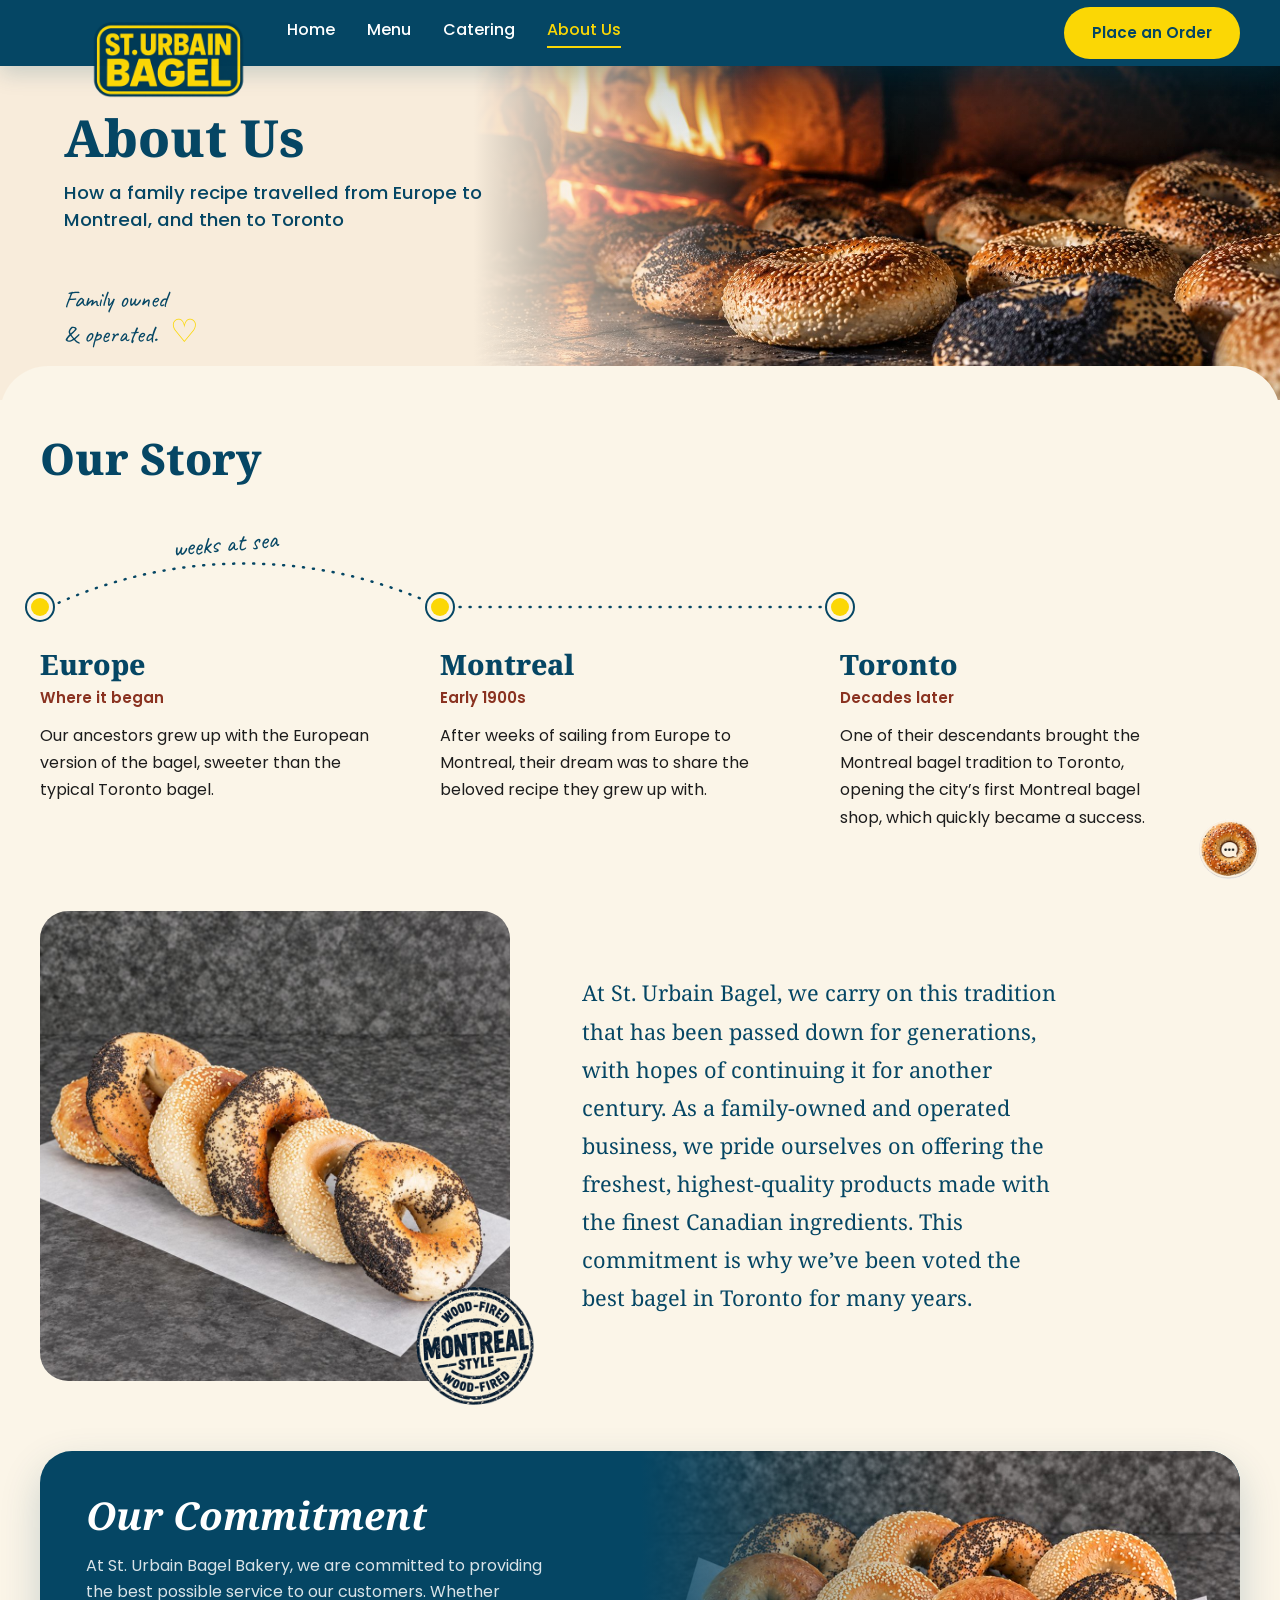
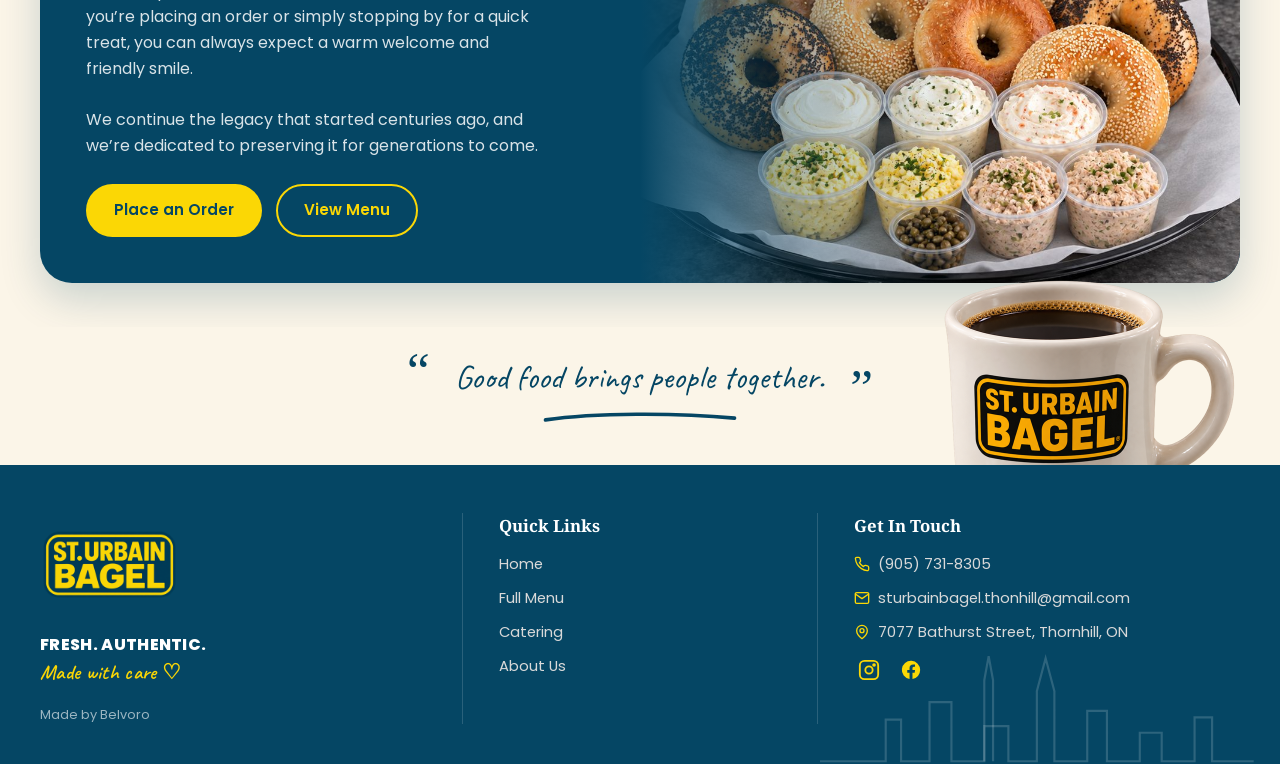
==== about.html @ 7a7b0bc2 "Initial commit: St. Urbain Bagel website Static site with home, menu, catering, about and order/cont" ====
<!DOCTYPE html>
<html lang="en">
<head>
<meta charset="UTF-8">
<meta name="viewport" content="width=device-width, initial-scale=1.0">
<title>About Us — St. Urbain Bagel</title>
<meta name="description" content="The story of St. Urbain Bagel: a family Montreal bagel tradition, carried from Europe to Montreal to Toronto.">
<link rel="stylesheet" href="css/styles.css">
</head>
<body class="page-about">

<header class="site-header transparent-header">
  <div class="wrap">
    <a class="logo" href="index.html"><img src="images/site-logo.png" alt="St. Urbain Bagel"></a>
    <input type="checkbox" id="nav-toggle" class="nav-toggle">
    <label for="nav-toggle" class="nav-toggle-label">&#9776;</label>
    <nav class="main-nav">
      <a href="index.html">Home</a>
      <a href="menu.html">Menu</a>
      <a href="catering.html">Catering</a>
      <a href="about.html" class="active">About Us</a>
    </nav>
    <a class="btn btn-solid header-cta" href="contact.html">Place an Order</a>
  </div>
</header>

<section class="hero hero-menu hero-compact">
  <div class="hero-bg">
    <img src="images/wood-fire.jpg" alt="Sesame and poppy seed bagels baking in a wood-fired oven">
  </div>
  <div class="hero-fade"></div>
  <div class="wrap">
    <div class="hero-copy">
      <h1>About Us</h1>
      <p class="lede">How a family recipe travelled from Europe to Montreal, and then to Toronto</p>
      <p class="menu-note script">Family owned<br>&amp; operated. <span class="heart">&#9825;</span></p>
    </div>
  </div>
</section>

<section class="menu-filter about-story">
  <div class="wrap">
    <h2>Our Story</h2>

    <div class="route-wrap">
      <svg class="route-line" viewBox="0 0 1000 60" preserveAspectRatio="none" aria-hidden="true">
        <path d="M8 52C110 -6 230 -6 333 52" />
        <path d="M333 52H667" />
      </svg>
      <span class="route-note script">weeks at sea</span>
      <ol class="route">
        <li>
          <h3>Europe</h3>
        <span class="route-when">Where it began</span>
          <p>Our ancestors grew up with the European version of the bagel, sweeter than the typical Toronto bagel.</p>
        </li>
        <li>
          <h3>Montreal</h3>
          <span class="route-when">Early 1900s</span>
          <p>After weeks of sailing from Europe to Montreal, their dream was to share the beloved recipe they grew up with.</p>
        </li>
        <li>
          <h3>Toronto</h3>
          <span class="route-when">Decades later</span>
          <p>One of their descendants brought the Montreal bagel tradition to Toronto, opening the city&rsquo;s first Montreal bagel shop, which quickly became a success.</p>
        </li>
      </ol>
    </div>

    <div class="about-today">
      <div class="about-photo">
        <img src="images/bagels.jpg" alt="Sesame and poppy seed Montreal-style bagels">
        <img class="about-patch" src="images/patch-badge.png" alt="">
      </div>
      <p>At St. Urbain Bagel, we carry on this tradition that has been passed down for generations, with hopes of continuing it for another century. As a family-owned and operated business, we pride ourselves on offering the freshest, highest-quality products made with the finest Canadian ingredients. This commitment is why we&rsquo;ve been voted the best bagel in Toronto for many years.</p>
    </div>
  </div>
</section>

<section class="story-wrap">
  <div class="wrap">
    <div class="story-card">
      <div class="story-text">
        <h2>Our Commitment</h2>
        <p>At St. Urbain Bagel Bakery, we are committed to providing the best possible service to our customers. Whether you&rsquo;re placing an order or simply stopping by for a quick treat, you can always expect a warm welcome and friendly smile.</p>
        <p>We continue the legacy that started centuries ago, and we&rsquo;re dedicated to preserving it for generations to come.</p>
        <div class="hero-actions">
          <a class="btn btn-solid" href="contact.html">Place an Order</a>
          <a class="btn btn-ghost-yellow" href="menu.html">View Menu</a>
        </div>
      </div>
      <div class="story-photo">
        <img src="images/platter-bagel-schmear.jpg" alt="Bagel and schmear platter with cream cheeses">
      </div>
    </div>
  </div>
</section>

<div class="quote-band">
  <div class="wrap">
    <blockquote>
      <p>Good food brings people together.</p>
      <svg class="quote-swoosh" viewBox="0 0 220 18" fill="none" aria-hidden="true"><path d="M6 12C60 4 150 4 214 10" stroke="var(--blue)" stroke-width="4" stroke-linecap="round"/></svg>
    </blockquote>
  </div>
  <img class="quote-mug" src="images/coffee-mug.png" alt="St. Urbain Bagel coffee mug">
</div>

<footer class="site-footer">
  <svg class="footer-skyline" viewBox="0 0 420 120" fill="none" aria-hidden="true">
    <path d="M0 118h60v-38h14v38h26V64h20v54h30V86h22v32h26V54l8-30 8 30v64h30V72h18v46h30V92h20v26h30V78h16v40h38" stroke="rgba(255,255,255,0.14)" stroke-width="2"/>
    <path d="M150 118V44l4-22 4 22v74" stroke="rgba(255,255,255,0.14)" stroke-width="2"/>
  </svg>
  <div class="wrap footer-grid">
    <div class="footer-brand">
      <img src="images/site-logo.png" alt="St. Urbain Bagel">
      <p class="footer-tagline">Fresh. Authentic.<span class="script">Made with care &#9825;</span></p>
      <p class="footer-credit">Made by Belvoro</p>
    </div>
    <div class="footer-divider"></div>
    <div class="footer-col">
      <h4>Quick Links</h4>
      <a href="index.html">Home</a>
      <a href="menu.html">Full Menu</a>
      <a href="catering.html">Catering</a>
      <a href="about.html">About Us</a>
    </div>
    <div class="footer-divider"></div>
    <div class="footer-col">
      <h4>Get In Touch</h4>
      <p><svg width="16" height="16" viewBox="0 0 24 24" fill="none" stroke="currentColor" stroke-width="2" stroke-linecap="round" stroke-linejoin="round"><path d="M22 16.92v3a2 2 0 0 1-2.18 2 19.79 19.79 0 0 1-8.63-3.07 19.5 19.5 0 0 1-6-6 19.79 19.79 0 0 1-3.07-8.67A2 2 0 0 1 4.11 2h3a2 2 0 0 1 2 1.72c.127.96.361 1.903.7 2.81a2 2 0 0 1-.45 2.11L8.09 9.91a16 16 0 0 0 6 6l1.27-1.27a2 2 0 0 1 2.11-.45c.907.339 1.85.573 2.81.7A2 2 0 0 1 22 16.92z"/></svg> (905) 731-8305</p>
      <p><svg width="16" height="16" viewBox="0 0 24 24" fill="none" stroke="currentColor" stroke-width="2" stroke-linecap="round" stroke-linejoin="round"><rect x="2" y="4" width="20" height="16" rx="2"/><path d="m22 6-10 7L2 6"/></svg> sturbainbagel.thonhill@gmail.com</p>
      <p><svg width="16" height="16" viewBox="0 0 24 24" fill="none" stroke="currentColor" stroke-width="2" stroke-linecap="round" stroke-linejoin="round"><path d="M20 10c0 6-8 12-8 12s-8-6-8-12a8 8 0 0 1 16 0Z"/><circle cx="12" cy="10" r="3"/></svg> 7077 Bathurst Street, Thornhill, ON</p>
      <div class="footer-social">
        <a href="#" aria-label="Instagram"><svg width="16" height="16" viewBox="0 0 24 24" fill="none" stroke="currentColor" stroke-width="2"><rect x="2" y="2" width="20" height="20" rx="5"/><circle cx="12" cy="12" r="4"/><circle cx="17.5" cy="6.5" r="1"/></svg></a>
        <a href="#" aria-label="Facebook"><svg width="16" height="16" viewBox="0 0 24 24" fill="currentColor"><path d="M22 12a10 10 0 1 0-11.6 9.9v-7H7.9V12h2.5V9.8c0-2.5 1.5-3.9 3.8-3.9 1.1 0 2.2.2 2.2.2v2.4h-1.2c-1.2 0-1.6.8-1.6 1.6V12h2.8l-.4 2.9h-2.4v7A10 10 0 0 0 22 12Z"/></svg></a>
      </div>
    </div>
  </div>
</footer>
<div class="chat-icon-overlay" aria-hidden="true">
  <img src="images/chat-bagel.png" alt="">
</div>

<script>
(function () {
  var header = document.querySelector('.transparent-header');
  if (!header) return;
  function onScroll() {
    if (window.scrollY > 40) header.classList.add('scrolled');
    else header.classList.remove('scrolled');
  }
  window.addEventListener('scroll', onScroll, { passive: true });
  onScroll();
})();
</script>
<script src="https://belvoro-20-production.up.railway.app/widget.js" data-belvoro="wc_f66a1e94575f7c35be412ad0" async></script>
</body>
</html>
---- css/styles.css ----
/* St. Urbain Bagel — shared styles */

@import url('https://fonts.googleapis.com/css2?family=Noto+Serif:wght@400;600;700;800&family=Poppins:wght@400;500;600;700;800&family=Caveat:wght@600;700&display=swap');

:root {
  /* titles = Noto Serif; subtext = Canva Sans; featured = Aptos.
     Canva Sans & Aptos aren't web fonts — they render for viewers who have
     them installed, otherwise fall back to Poppins. */
  --font-title: 'Noto Serif', Georgia, serif;
  --font-body: 'Canva Sans', 'Poppins', sans-serif;
  --font-feature: 'Aptos', 'Poppins', sans-serif;
  --cream: #fbf5e8;
  --cream-deep: #f7edde;
  --hero-fade: #f8ecdb;
  --dark: #141b1e;
  --blue: #054664;
  --blue-dark: #03374d;
  --maroon: #8a3220;
  --yellow: #fbd705;
  --yellow-dark: #e6c504;
  --ink: #1c1c1c;
}

* { box-sizing: border-box; }
[hidden] { display: none !important; }
html { scroll-behavior: smooth; }
body {
  margin: 0;
  font-family: var(--font-body);
  color: var(--ink);
  background: var(--cream);
  line-height: 1.5;
  overflow-x: hidden;
}
img { max-width: 100%; display: block; }
a { color: inherit; text-decoration: none; }
h1, h2, h3, h4, h5, h6 { font-family: var(--font-title); }
.featured, .features li, .hero-eyebrow { font-family: var(--font-feature); }
.script { font-family: 'Caveat', cursive; }
.wrap { padding: 0 40px; }

/* Buttons */
.btn {
  display: inline-flex;
  align-items: center;
  gap: 8px;
  padding: 13px 26px;
  border-radius: 999px;
  font-weight: 600;
  font-size: 0.95rem;
  border: 2px solid transparent;
  cursor: pointer;
  white-space: nowrap;
}
.btn-solid { background: var(--yellow); color: var(--blue); }
.btn-solid:hover { background: var(--yellow-dark); }
.btn-outline { border-color: var(--blue); color: var(--blue); background: transparent; }
.btn-outline:hover { background: var(--blue); color: #fff; }
.btn-ghost-yellow { border-color: var(--yellow); color: var(--yellow); background: transparent; }
.btn-ghost-yellow:hover { background: var(--yellow); color: var(--blue); }

/* Header */
.site-header {
  background: var(--blue);
  position: sticky;
  top: 0;
  z-index: 50;
}
.site-header.transparent-header {
  position: fixed;
  top: 0; left: 0; right: 0;
  background: var(--blue);
  box-shadow: 0 8px 22px rgba(5, 70, 100, 0.18);
  transition: box-shadow 0.25s ease;
}
.site-header.transparent-header.scrolled {
  box-shadow: 0 4px 16px rgba(5, 70, 100, 0.28);
}
.site-header .wrap {
  display: flex;
  align-items: center;
  gap: 40px;
  padding-top: 5px;
  padding-bottom: 5px;
}
.logo img { height: 118px; width: auto; margin: -4px 0 -58px 50px; position: relative; z-index: 2; }
.nav-toggle { display: none; }
.nav-toggle-label {
  display: none;
  font-size: 1.8rem;
  cursor: pointer;
  line-height: 1;
}
nav.main-nav { display: flex; gap: 32px; }
nav.main-nav a {
  font-weight: 500;
  color: #fff;
  padding-bottom: 4px;
  border-bottom: 2px solid transparent;
}
nav.main-nav a.active,
nav.main-nav a:hover {
  color: var(--yellow);
  border-bottom-color: var(--yellow);
}
.header-cta { flex-shrink: 0; margin-left: auto; }

/* Hero */
.hero {
  position: relative;
  min-height: 552px;
  display: flex;
  align-items: center;
  overflow: hidden;
  padding-top: 60px;
}
.hero-bg { position: absolute; top: 0; right: 0; bottom: 0; left: 36%; z-index: 0; }
.hero-bg img { width: 100%; height: 100%; object-fit: cover; object-position: center top; }
.hero-fade {
  position: absolute;
  inset: 0;
  z-index: 1;
  background: linear-gradient(to right,
    var(--hero-fade) 0%,
    var(--hero-fade) 37%,
    rgba(248, 236, 219, 0) 60%);
}
/* Top scrim: softens the blue navbar edge against the photo */
.hero::before {
  content: '';
  position: absolute;
  top: 0; right: 0; left: 36%;
  height: 170px;
  z-index: 1;
  background: linear-gradient(to bottom, rgba(5, 70, 100, 0.5), rgba(5, 70, 100, 0));
  pointer-events: none;
}
.hero .wrap {
  position: relative;
  z-index: 2;
  max-width: none;
  margin: 0;
  width: 100%;
  padding-left: clamp(32px, 5vw, 90px);
}
.hero-copy { max-width: 560px; padding: 4px 0; }
.hero-eyebrow {
  font-weight: 600;
  letter-spacing: 0.06em;
  text-transform: uppercase;
  font-size: 0.9rem;
  margin: 0 0 10px;
}
.hero-eyebrow .script { text-transform: none; letter-spacing: 0; color: var(--blue); font-size: 1.3rem; }
.hero h1 {
  font-family: var(--font-title);
  font-size: clamp(2.2rem, 4vw, 3.4rem);
  font-weight: 800;
  line-height: 1.08;
  text-transform: uppercase;
  margin: 0 0 20px;
  overflow-wrap: break-word;
  color: var(--blue);
}
.hero p.lede { font-size: 1.15rem; margin: 0 0 30px; max-width: 40ch; }
.hero-actions { display: flex; gap: 14px; flex-wrap: wrap; }
.hero-actions .btn-outline { background: var(--cream); }
.hero .patch {
  position: absolute;
  right: 58px;
  bottom: 66px;
  z-index: 2;
  width: 130px;
}

/* Features bar */
.features {
  background: var(--cream);
  padding: 44px 0 12px;
  border-radius: 48px 48px 0 0;
  margin-top: -34px;
  position: relative;
  z-index: 3;
}
.cat-section { padding: 14px 0 8px; }

/* Menu page */
.hero-menu { min-height: 430px; }
.hero-menu h1 { text-transform: none; margin-bottom: 14px; }
.hero-menu .lede { color: var(--blue); font-weight: 500; }
.hero-compact { min-height: 400px; }
.hero-compact .lede { margin-bottom: 0; }
.page-order .hero-bg img { object-position: center 85%; }
.page-about .hero-bg img { object-position: 78% center; }
.menu-note {
  font-family: 'Caveat', cursive;
  color: var(--blue);
  font-size: 1.5rem;
  line-height: 1.15;
  margin: 22px 0 0;
  position: relative;
  display: inline-block;
}
.menu-note .heart { color: var(--yellow); font-size: 2rem; margin-left: 6px; }

.menu-filter {
  background: var(--cream);
  border-radius: 48px 48px 0 0;
  margin-top: -34px;
  position: relative;
  z-index: 3;
  padding: 40px 0 14px;
}
.cat-pills { display: flex; flex-wrap: wrap; gap: 14px; justify-content: center; }
.pill {
  display: inline-flex;
  align-items: center;
  gap: 10px;
  padding: 12px 22px;
  border-radius: 999px;
  border: 2px solid var(--blue);
  background: transparent;
  color: var(--blue);
  font-family: var(--font-feature);
  font-weight: 700;
  font-size: 1rem;
  cursor: pointer;
  transition: background-color 0.18s ease, border-color 0.18s ease;
}
.pill svg { width: 22px; height: 22px; }
.pill:hover { background: rgba(5, 70, 100, 0.06); }
.pill.active { background: var(--yellow); border-color: var(--yellow); color: var(--blue); }
.pill.active:hover { background: var(--yellow-dark); }

.menu-divider {
  display: flex;
  align-items: center;
  gap: 20px;
  max-width: 640px;
  margin: 34px auto 0;
}
.menu-divider::before, .menu-divider::after {
  content: '';
  flex: 1;
  height: 2px;
  background: rgba(5, 70, 100, 0.35);
}
.menu-divider span {
  font-family: var(--font-feature);
  text-transform: uppercase;
  letter-spacing: 0.14em;
  font-weight: 700;
  font-size: 0.9rem;
  color: var(--blue);
  white-space: nowrap;
}
.menu-hint { text-align: center; color: var(--blue); margin: 14px 0 0; }
.menu-items { padding-top: 30px; }
.menu-note-text { margin-top: 18px; max-width: 60ch; }

/* Catering platters */
.page-catering .hero-bg img { object-position: center 85%; }
.page-catering .menu-filter { padding-top: 26px; }
.page-catering .menu-divider { margin-top: 0; }
.page-catering .menu-hint { font-size: 0.9rem; margin-top: 8px; }
.page-catering .menu-items { padding-top: 22px; }

.platter {
  display: grid;
  grid-template-columns: 162px 1fr auto;
  column-gap: 16px;
  align-items: stretch;
  background: #fff;
  border-radius: 22px;
  overflow: hidden;
  padding-right: 20px;
  box-shadow: 0 8px 24px rgba(0, 0, 0, 0.06);
  margin-bottom: 14px;
}
.platter-photo { min-height: 150px; background: var(--cream-deep); }
.platter-photo img { width: 100%; height: 100%; object-fit: cover; }
.platter-main { padding: 14px 0 16px; }
.platter-main h3 {
  margin: 0 0 8px;
  font-family: var(--font-body);
  font-size: 1rem;
  font-weight: 700;
  text-transform: uppercase;
  letter-spacing: 0.02em;
  color: var(--ink);
}
.platter-sizes { display: grid; grid-template-columns: 1fr 1fr; gap: 24px; max-width: 600px; }
.platter-size { display: flex; flex-direction: column; align-items: flex-start; }
.platter-size + .platter-size { border-left: 1px solid #e4d8c6; padding-left: 24px; }
.platter-size h4 { margin: 0 0 2px; font-family: var(--font-body); font-size: 1rem; font-weight: 400; color: var(--ink); }
.platter-size h4 span { margin-left: 4px; font-size: 0.8rem; white-space: nowrap; }
.platter-size ul { margin: 0; padding-left: 18px; }
.platter-size li, .platter-size p { margin: 0; font-size: 0.84rem; line-height: 1.5; }
.platter-size > ul, .platter-size > p { margin-bottom: 12px; }
/* margin-top:auto pins both columns' buttons to the same baseline */
.btn-add { margin-top: auto; padding: 7px 16px; font-size: 0.82rem; border-color: var(--blue); color: var(--blue); background: #fff; }
.btn-add:hover { background: var(--blue); color: #fff; }
.flavours-box { background: var(--blue); color: #fff; border-radius: 12px; padding: 12px 18px 14px; align-self: center; }
.flavours-box h4 { margin: 0 0 2px; font-family: var(--font-body); font-size: 1rem; font-weight: 400; color: #fff; }
.flavours-box ul {
  list-style: none;
  margin: 0; padding: 0;
  display: grid;
  grid-template-columns: auto auto;
  justify-content: space-between;
  gap: 2px 18px;
}
.flavours-box li { position: relative; padding-left: 16px; font-size: 0.8rem; font-weight: 500; white-space: nowrap; }
.flavours-box li::before { content: '•'; position: absolute; left: 2px; }
@media (max-width: 900px) {
  .platter { grid-template-columns: 1fr; row-gap: 14px; padding: 0 20px 20px; }
  .platter-photo { height: 200px; margin: 0 -20px; }
  .platter-main { padding: 0; }
  .platter-sizes { grid-template-columns: 1fr; gap: 14px; }
  .platter-size + .platter-size { border-left: 0; padding-left: 0; border-top: 1px solid #e4d8c6; padding-top: 14px; }
}
.features ul {
  list-style: none;
  margin: 0; padding: 0;
  display: grid;
  grid-template-columns: repeat(5, 1fr);
}
.features li {
  display: flex;
  flex-direction: column;
  align-items: center;
  gap: 10px;
  text-align: center;
  padding: 6px 16px;
  font-weight: 700;
  text-transform: uppercase;
  letter-spacing: 0.03em;
  font-size: 0.95rem;
  line-height: 1.25;
  color: var(--blue);
}
.features li:not(:last-child) { border-right: 1px solid rgba(5, 70, 100, 0.22); }
.features svg { flex-shrink: 0; stroke: var(--blue); width: 30px; height: 30px; }
@media (max-width: 760px) {
  .features ul { grid-template-columns: repeat(2, 1fr); gap: 20px 0; }
  .features li:nth-child(2n) { border-right: 0; }
}

/* Menu preview / section */
.section { padding: 64px 0; }
.section-dark {
  background: var(--dark);
  color: #fff;
  border-radius: 48px 48px 0 0;
  margin-top: -34px;
  position: relative;
  z-index: 3;
  overflow: hidden;
}
.section-cream-deep { background: var(--cream-deep); }

.section-head { margin-bottom: 36px; max-width: 46ch; }
.section-head h2 {
  font-size: 2.1rem;
  font-weight: 800;
  text-transform: uppercase;
  margin: 8px 0 10px;
}
.section-head .script { font-size: 1.6rem; color: var(--blue); }

.menu-grid {
  display: grid;
  grid-template-columns: repeat(auto-fit, minmax(220px, 280px));
  gap: 22px;
}
.menu-card {
  background: #fff;
  border-radius: 18px;
  overflow: hidden;
  box-shadow: 0 6px 20px rgba(0,0,0,0.06);
}
.menu-card img { aspect-ratio: 4/3; object-fit: cover; width: 100%; }
.menu-card .body { padding: 14px 16px; }
.menu-card .body h3 { margin: 0 0 4px; font-size: 1.05rem; }
.menu-card .body .price { color: var(--blue); font-weight: 700; }
/* Category cards */
.cat-grid {
  display: grid;
  grid-template-columns: repeat(5, 1fr);
  gap: 18px;
}
.cat-card {
  position: relative;
  display: block;
  border-radius: 18px;
  overflow: hidden;
  aspect-ratio: 4 / 3;
  box-shadow: 0 6px 20px rgba(0,0,0,0.08);
}
.cat-card img { width: 100%; height: 100%; object-fit: cover; }
.cat-card::after {
  content: '';
  position: absolute;
  inset: 0;
  background: linear-gradient(to top, rgba(0,0,0,0.6) 0%, rgba(0,0,0,0) 38%);
}
.cat-label {
  position: absolute;
  left: 16px; bottom: 16px;
  z-index: 2;
  color: #fff;
  font-weight: 700;
  text-transform: uppercase;
  letter-spacing: 0.03em;
  font-size: 0.95rem;
}
.cat-arrow {
  position: absolute;
  right: 14px; bottom: 12px;
  z-index: 2;
  width: 34px; height: 34px;
  border-radius: 50%;
  background: var(--yellow);
  color: var(--blue);
  display: flex; align-items: center; justify-content: center;
  font-weight: 700;
  transition: background-color 0.2s ease;
}
.cat-card:hover .cat-arrow { background: var(--yellow-dark); }
@media (max-width: 900px) { .cat-grid { grid-template-columns: repeat(2, 1fr); } }
@media (max-width: 480px) { .cat-grid { grid-template-columns: 1fr; } }

/* Story card */
.story-wrap { background: var(--cream); padding: 30px 0 44px; }
.story-card {
  position: relative;
  background: var(--blue);
  color: #fff;
  border-radius: 32px;
  overflow: hidden;
  display: grid;
  grid-template-columns: 1fr 1fr;
  box-shadow: 0 16px 40px rgba(5, 70, 100, 0.20);
}
.story-text { padding: 44px 46px 46px; align-self: center; }
.story-eyebrow {
  display: block;
  font-family: var(--font-feature);
  text-transform: uppercase;
  letter-spacing: 0.14em;
  font-size: 0.78rem;
  color: rgba(255, 255, 255, 0.72);
  margin-bottom: 12px;
}
.story-card h2 {
  position: relative;
  font-family: var(--font-title);
  font-style: italic;
  font-size: clamp(1.9rem, 3vw, 2.6rem);
  line-height: 1.05;
  margin: 0 0 18px;
  color: #fff;
}
.story-card h2 .swoosh { display: block; width: 240px; max-width: 72%; height: auto; margin-top: 2px; }
.story-card h2 .swoosh path { stroke: var(--yellow); }
.story-card p { color: rgba(255, 255, 255, 0.85); max-width: 46ch; margin: 0 0 26px; line-height: 1.6; }
.story-photo { position: relative; min-height: 360px; }
.story-photo img { position: absolute; inset: 0; width: 100%; height: 100%; object-fit: cover; }
.story-photo::before {
  content: '';
  position: absolute; inset: 0; z-index: 1;
  background: linear-gradient(to right, var(--blue) 0%, rgba(5, 70, 100, 0.35) 24%, rgba(5, 70, 100, 0) 55%);
}
.story-note {
  position: absolute; top: 20px; right: 26px; z-index: 2;
  color: var(--yellow); font-size: 1.5rem; line-height: 1.15;
  text-align: right; transform: rotate(-6deg);
}

/* Quote band */
.quote-band { background: var(--cream); position: relative; padding: 26px 0 40px; }
.quote-band .wrap { display: flex; justify-content: center; position: relative; }
.quote-band blockquote { margin: 0; max-width: 720px; text-align: center; position: relative; padding: 0 44px; }
.quote-band blockquote p {
  font-family: 'Caveat', cursive;
  font-size: clamp(1.6rem, 2.6vw, 2.1rem);
  color: var(--blue);
  margin: 0;
}
.quote-band blockquote::before,
.quote-band blockquote::after {
  font-family: Georgia, serif; color: var(--blue);
  font-size: 3.2rem; line-height: 0; position: absolute;
}
.quote-band blockquote::before { content: '\201C'; left: -4px; top: 18px; }
.quote-band blockquote::after { content: '\201D'; right: -4px; top: 34px; }
.quote-swoosh { display: block; width: 200px; max-width: 62%; height: auto; margin: 6px auto 0; }
.quote-swoosh path { stroke: var(--blue); }
.quote-mug { position: absolute; right: 3%; bottom: -96px; width: 320px; height: auto; z-index: 1; }

/* Footer */
footer.site-footer { background: var(--blue); color: #fff; padding: 48px 0 40px; position: relative; overflow: hidden; z-index: 2; }
.footer-skyline { position: absolute; right: 0; bottom: 0; width: 460px; max-width: 42%; height: auto; z-index: 0; pointer-events: none; }
.footer-skyline path { stroke: rgba(255, 255, 255, 0.16); fill: none; }
.footer-grid {
  display: grid;
  grid-template-columns: 1.1fr 1px 0.8fr 1px 1.1fr;
  gap: 36px;
  align-items: start;
  position: relative;
  z-index: 1;
}
.footer-credit { margin: 16px 0 0; font-size: 0.8rem; color: rgba(255, 255, 255, 0.6); }
.footer-divider { background: rgba(255,255,255,0.15); align-self: stretch; }
.footer-brand img { height: 104px; margin-bottom: 16px; }
.footer-brand .footer-tagline {
  margin: 0;
  font-weight: 800;
  text-transform: uppercase;
  letter-spacing: 0.02em;
  line-height: 1.5;
}
.footer-brand .footer-tagline .script {
  display: block;
  color: var(--yellow);
  text-transform: none;
  font-weight: 600;
  font-size: 1.3rem;
}
.footer-col h4 { margin: 0 0 14px; font-size: 1.05rem; }
.footer-col a,
.footer-col p {
  display: flex;
  align-items: center;
  gap: 8px;
  color: #d9d9d9;
  font-size: 0.92rem;
  margin: 0 0 12px;
}
.footer-col a:hover { color: var(--yellow); }
.footer-col svg { flex-shrink: 0; color: var(--yellow); }
.footer-social { display: flex; gap: 12px; margin-top: 10px; }
.footer-social a {
  width: 30px;
  height: 30px;
  display: inline-flex;
  align-items: center;
  justify-content: center;
  margin: 0;
  color: var(--yellow);
}
.footer-social a:hover { color: var(--yellow-dark); }
.footer-social svg { color: inherit; width: 22px; height: 22px; }

.menu-groups { display: flex; flex-direction: column; gap: 48px; }
.menu-group:not([hidden]) ~ .menu-group:not([hidden]) { margin-top: 48px; }
.menu-group h2 { font-size: 1.4rem; text-transform: uppercase; border-bottom: 3px solid var(--blue); display: inline-block; padding-bottom: 4px; margin-bottom: 20px; }
.flavour-list { display: flex; flex-wrap: wrap; gap: 10px; padding: 0; list-style: none; margin: 0; }
.flavour-list li {
  background: #fff;
  border: 1px solid var(--cream-deep);
  border-radius: 999px;
  padding: 8px 18px;
  font-weight: 500;
}

/* About */
.about-story { padding: 60px 0 40px; }
.about-story h2 { font-size: clamp(2rem, 3.4vw, 2.8rem); font-weight: 800; color: var(--blue); margin: 0; }

/* Journey: dots sit on each column's left edge, the SVG path joins them (x = 0, 333, 667 of 1000) */
.route-wrap { position: relative; margin-top: 64px; }
.route { list-style: none; margin: 0; padding: 0; display: grid; grid-template-columns: repeat(3, 1fr); }
.route li { position: relative; padding: 88px 48px 0 0; }
.route li::before {
  content: '';
  position: absolute;
  top: 43px; left: -9px;
  width: 18px; height: 18px;
  border-radius: 50%;
  background: var(--yellow);
  box-shadow: 0 0 0 4px var(--cream), 0 0 0 6px var(--blue);
}
.route-line { position: absolute; top: 0; left: 0; width: 100%; height: 60px; overflow: visible; }
.route-line path { fill: none; stroke: var(--blue); stroke-width: 2.5; stroke-dasharray: 1 9; stroke-linecap: round; vector-effect: non-scaling-stroke; }
.route-note { position: absolute; top: -30px; left: 11%; transform: rotate(-5deg); font-size: 1.6rem; color: var(--blue); }
.route h3 { font-size: 1.75rem; font-weight: 800; color: var(--blue); margin: 0; }
.route-when { display: block; font-weight: 600; font-size: 0.95rem; color: var(--maroon); margin-top: 2px; }
.route p { margin: 12px 0 0; max-width: 34ch; line-height: 1.7; }

.about-today {
  display: grid;
  grid-template-columns: minmax(0, 5fr) minmax(0, 7fr);
  gap: 72px;
  align-items: center;
  margin-top: 80px;
}
.about-photo { position: relative; }
.about-photo > img:first-child { width: 100%; aspect-ratio: 1; object-fit: cover; border-radius: 28px; }
.about-patch { position: absolute; right: -30px; bottom: -30px; width: 130px; }
.about-today p {
  font-family: var(--font-title);
  font-size: clamp(1.15rem, 1.7vw, 1.45rem);
  line-height: 1.75;
  color: var(--blue);
  margin: 0;
  max-width: 40ch;
}
.story-text .hero-actions { margin-top: 8px; }

@media (max-width: 860px) {
  .route-wrap { margin-top: 36px; }
  .route-line, .route-note { display: none; }
  .route { grid-template-columns: 1fr; gap: 32px; margin-left: 9px; padding-left: 28px; border-left: 2px dotted var(--blue); }
  .route li { padding: 0; }
  .route li::before { top: 10px; left: -39px; }
  .about-today { grid-template-columns: 1fr; gap: 48px; margin-top: 56px; }
  .about-patch { width: 96px; right: -10px; bottom: -22px; }
}

/* Order page (contact.html) */
.order-section { padding: 44px 0 72px; }
.order-layout {
  display: grid;
  grid-template-columns: minmax(0, 1fr) 340px;
  gap: 32px;
  align-items: start;
  max-width: 1200px;
  margin: 0 auto;
}
.order-card { background: #fff; border-radius: 22px; box-shadow: 0 8px 24px rgba(0, 0, 0, 0.06); padding: 36px 40px 40px; }
.order-step { scroll-margin-top: 110px; }
.step-title { display: flex; align-items: center; gap: 12px; margin: 0 0 6px; font-size: 1.45rem; font-weight: 800; color: var(--blue); }
.step-num {
  flex-shrink: 0;
  display: inline-flex;
  align-items: center;
  justify-content: center;
  width: 34px; height: 34px;
  border-radius: 50%;
  background: var(--yellow);
  color: var(--blue);
  font-family: var(--font-body);
  font-size: 1rem;
  font-weight: 700;
}
.step-hint { margin: 0 0 20px 46px; color: #5b5b5b; font-size: 0.95rem; max-width: 60ch; }

.platter-picker { display: grid; grid-template-columns: repeat(3, minmax(0, 1fr)); gap: 14px; }
.pick {
  position: relative;
  display: flex;
  flex-direction: column;
  border: 2px solid #eee3d2;
  border-radius: 16px;
  overflow: hidden;
  background: #fff;
  cursor: pointer;
}
.pick input { position: absolute; opacity: 0; pointer-events: none; }
.pick-photo { display: block; overflow: hidden; }
.pick-photo img { width: 100%; aspect-ratio: 4 / 3; object-fit: cover; }
.zoom-left img, .zoom-right img { transform: scale(1.85); }
.zoom-left img { transform-origin: 2% 50%; }
.zoom-right img { transform-origin: 98% 50%; }
.pick-body { display: flex; flex-direction: column; gap: 2px; padding: 10px 12px 12px; }
.pick-name { font-weight: 600; font-size: 0.92rem; line-height: 1.3; }
.pick-price { font-weight: 600; font-size: 0.85rem; color: var(--blue); }
.pick:hover { border-color: #d9c7aa; }
.pick:has(input:checked) { border-color: var(--blue); box-shadow: 0 0 0 3px rgba(5, 70, 100, 0.14); }
.pick:has(input:checked)::after {
  content: '\2713';
  position: absolute;
  top: 8px; right: 8px;
  width: 28px; height: 28px;
  border-radius: 50%;
  background: var(--yellow);
  color: var(--blue);
  font-weight: 700;
  display: flex;
  align-items: center;
  justify-content: center;
}
.pick:has(input:focus-visible) { outline: 3px solid var(--blue); outline-offset: 2px; }

.rq-options { display: flex; flex-direction: column; gap: 18px; margin-top: 16px; padding: 20px; border-radius: 16px; background: var(--cream); }
.rq-label { margin: 0 0 8px; font-weight: 600; font-size: 0.9rem; }
.rq-label-hint { margin-left: 6px; font-weight: 400; color: #777; }
.rq-sizes { display: grid; grid-template-columns: repeat(2, minmax(0, 1fr)); gap: 10px; }
.rq-size {
  display: flex;
  align-items: center;
  gap: 12px;
  padding: 12px 14px;
  border: 2px solid #e4d8c6;
  border-radius: 12px;
  background: #fff;
  cursor: pointer;
}
.rq-size input { flex-shrink: 0; width: 18px; height: 18px; margin: 0; accent-color: var(--blue); }
.rq-size span { display: flex; flex-direction: column; line-height: 1.3; }
.rq-size strong { font-size: 0.98rem; }
.rq-size small { font-size: 0.82rem; color: #666; }
.rq-size:has(input:checked) { border-color: var(--blue); }
.rq-cheeses { display: grid; grid-template-columns: repeat(2, minmax(0, 1fr)); gap: 10px; }
.rq-error { margin: 0; color: var(--maroon); font-weight: 600; font-size: 0.9rem; }
.rq-add { justify-content: center; width: 100%; }

.cart { margin-top: 20px; padding: 18px 20px; border: 2px dashed #e4d8c6; border-radius: 16px; }
.cart.has-items { border-style: solid; }
.cart h3 { margin: 0 0 4px; font-size: 1.1rem; color: var(--blue); }
.cart-empty { margin: 0; color: #777; font-size: 0.92rem; }
#cart-list { list-style: none; margin: 0; padding: 0; }
#cart-list li {
  display: grid;
  grid-template-columns: 1fr auto;
  gap: 2px 12px;
  padding: 12px 0;
  border-bottom: 1px solid #efe6d8;
}
#cart-list li > div { grid-row: span 2; display: flex; flex-direction: column; }
#cart-list li > div span { font-size: 0.85rem; color: #555; }
.cart-price { font-weight: 700; text-align: right; }
.cart-remove {
  justify-self: end;
  padding: 0;
  border: 0;
  background: none;
  color: var(--maroon);
  font: inherit;
  font-size: 0.85rem;
  text-decoration: underline;
  cursor: pointer;
}
.cart-total { display: flex; justify-content: space-between; align-items: baseline; margin: 12px 0 0; font-size: 1.1rem; }
.cart-total strong { color: var(--blue); font-size: 1.35rem; }
.request-note { margin: 14px 0 0; padding: 12px 14px; border-left: 4px solid var(--yellow); border-radius: 8px; background: #fff8d6; font-size: 0.92rem; }

.order-form { display: flex; flex-direction: column; gap: 16px; margin-top: 36px; padding-top: 32px; border-top: 1px solid var(--cream-deep); }
.order-form .step-title { margin-bottom: 2px; }
.field-row { display: grid; grid-template-columns: 1fr 1fr; gap: 16px; }
.field { display: flex; flex-direction: column; gap: 6px; }
.field label { font-weight: 600; font-size: 0.9rem; }
.optional { font-weight: 400; color: #777; }
.field input, .field textarea, .rq-cheeses select {
  width: 100%;
  padding: 12px 14px;
  border: 1.5px solid #e4d8c6;
  border-radius: 12px;
  background: #fff;
  color: var(--ink);
  font: inherit;
  font-size: 1rem;
}
.field textarea { min-height: 120px; resize: vertical; }
.field input:focus, .field textarea:focus, .rq-cheeses select:focus {
  outline: none;
  border-color: var(--blue);
  box-shadow: 0 0 0 3px rgba(5, 70, 100, 0.15);
}
.order-submit { justify-content: center; width: 100%; margin-top: 6px; padding: 16px 26px; font-size: 1.05rem; }

.order-info {
  position: sticky;
  top: 96px;
  padding: 30px;
  border-radius: 22px;
  background: var(--blue);
  color: #fff;
  box-shadow: 0 16px 40px rgba(5, 70, 100, 0.2);
}
.order-info h2 { margin: 0 0 2px; font-size: 1.25rem; color: #fff; }
.order-phone { font-family: var(--font-title); font-size: 1.75rem; font-weight: 800; color: var(--yellow); }
.order-phone:hover { color: #fff; }
.order-info dl { display: flex; flex-direction: column; gap: 16px; margin: 22px 0 0; padding-top: 20px; border-top: 1px solid rgba(255, 255, 255, 0.16); }
.order-info dt { font-weight: 600; font-size: 0.85rem; color: var(--yellow); }
.order-info dd { margin: 2px 0 0; color: rgba(255, 255, 255, 0.88); overflow-wrap: anywhere; }
.order-info dd a:hover { color: #fff; text-decoration: underline; }

@media (max-width: 1100px) and (min-width: 961px) {
  .platter-picker { grid-template-columns: repeat(2, minmax(0, 1fr)); }
}
@media (max-width: 960px) {
  .order-layout { grid-template-columns: 1fr; }
  .order-info { position: static; }
}
@media (max-width: 640px) {
  .order-section { padding: 32px 0 56px; }
  .order-card { padding: 24px 18px 28px; border-radius: 18px; }
  .step-title { font-size: 1.3rem; }
  .step-hint { margin-left: 0; }
  .platter-picker { grid-template-columns: repeat(2, minmax(0, 1fr)); gap: 10px; }
  .pick-body { padding: 8px 10px 10px; }
  .pick-name { font-size: 0.86rem; }
  .rq-options { padding: 16px; }
  .field-row { grid-template-columns: 1fr; }
  .order-info { padding: 24px; }
}
@media (max-width: 400px) {
  .rq-sizes { grid-template-columns: 1fr; }
}

/* Catering */
.catering-grid { display: grid; grid-template-columns: repeat(auto-fit, minmax(240px,1fr)); gap: 22px; margin-top: 30px; }
.catering-card { background: #fff; border-radius: 12px; padding: 26px; box-shadow: 0 6px 20px rgba(0,0,0,0.06); }
.catering-card h3 { margin-top: 0; color: var(--blue); }

/* Chat widget icon overlay (visual only — the real widget sits underneath) */
/* ponytail: sized to the widget's launcher (58px circle, 22px from bottom/right in widget.js) — update if the widget moves */
.chat-icon-overlay {
  position: fixed;
  right: 21px;
  bottom: 21px;
  width: 60px;
  height: 60px;
  border-radius: 50%;
  overflow: hidden;
  z-index: 2147483001;
  pointer-events: none;
}
/* the bagel disc is ~62% of the PNG's width, so scale the PNG up until the disc fills the circle */
.chat-icon-overlay img {
  position: absolute;
  left: 50%;
  top: 50%;
  width: 166%;
  max-width: none;
  transform: translate(-50%, -50%);
}

/* Responsive */
@media (max-width: 860px) {
  nav.main-nav {
    position: absolute;
    top: 100%; left: 0; right: 0;
    background: var(--blue);
    flex-direction: column;
    gap: 0;
    padding-top: 22px; /* room for the logo that hangs below the bar */
    border-top: 1px solid rgba(255, 255, 255, 0.12);
    box-shadow: 0 14px 24px rgba(5, 70, 100, 0.25);
    display: none;
  }
  nav.main-nav a,
  nav.main-nav a.active,
  nav.main-nav a:hover { padding: 14px 24px; border-bottom: 1px solid rgba(255, 255, 255, 0.08); }
  .nav-toggle:checked ~ nav.main-nav { display: flex; }
  .site-header .wrap { gap: 12px; }
  .nav-toggle-label { display: block; order: 3; padding: 2px 4px; color: #fff; }
  .header-cta { order: 2; padding: 8px 16px; font-size: 0.85rem; }

  .logo img { height: 64px; margin: 0 0 -26px 0; }
  .hero { min-height: 460px; padding-top: 76px; }
  .hero .wrap { padding-right: 24px; }
  .hero-fade {
    background: linear-gradient(to bottom,
      var(--cream) 0%,
      var(--cream) 38%,
      rgba(253, 246, 234, 0.8) 55%,
      rgba(253, 246, 234, 0.35) 100%);
  }
  .hero-copy { padding: 24px 0; max-width: 100%; }
  .hero h1 { font-size: clamp(2rem, 9vw, 3rem); }
  .hero .patch { width: 90px; right: 16px; bottom: 16px; }

  .menu-preview-layout { grid-template-columns: 1fr; }
  .menu-grid-row { grid-template-columns: repeat(2, 1fr); }
  .features ul { justify-content: flex-start; gap: 22px; }
  .features li { padding: 0; }
  .features li::before { display: none; }
  .story-card { grid-template-columns: 1fr; }
  .story-text { padding: 30px 24px 32px; }
  .story-photo { min-height: 240px; order: -1; }
  .quote-band blockquote { padding: 0 24px; }
  .quote-mug { position: static; display: block; margin: 18px auto 0; width: 120px; }
  .footer-grid { grid-template-columns: 1fr; }
  .footer-divider { display: none; }
}

@media (max-width: 600px) {
  .wrap,
  .hero .wrap { padding-left: 20px; padding-right: 20px; }
}
@media (prefers-reduced-motion: reduce) {
  html { scroll-behavior: auto; }
}
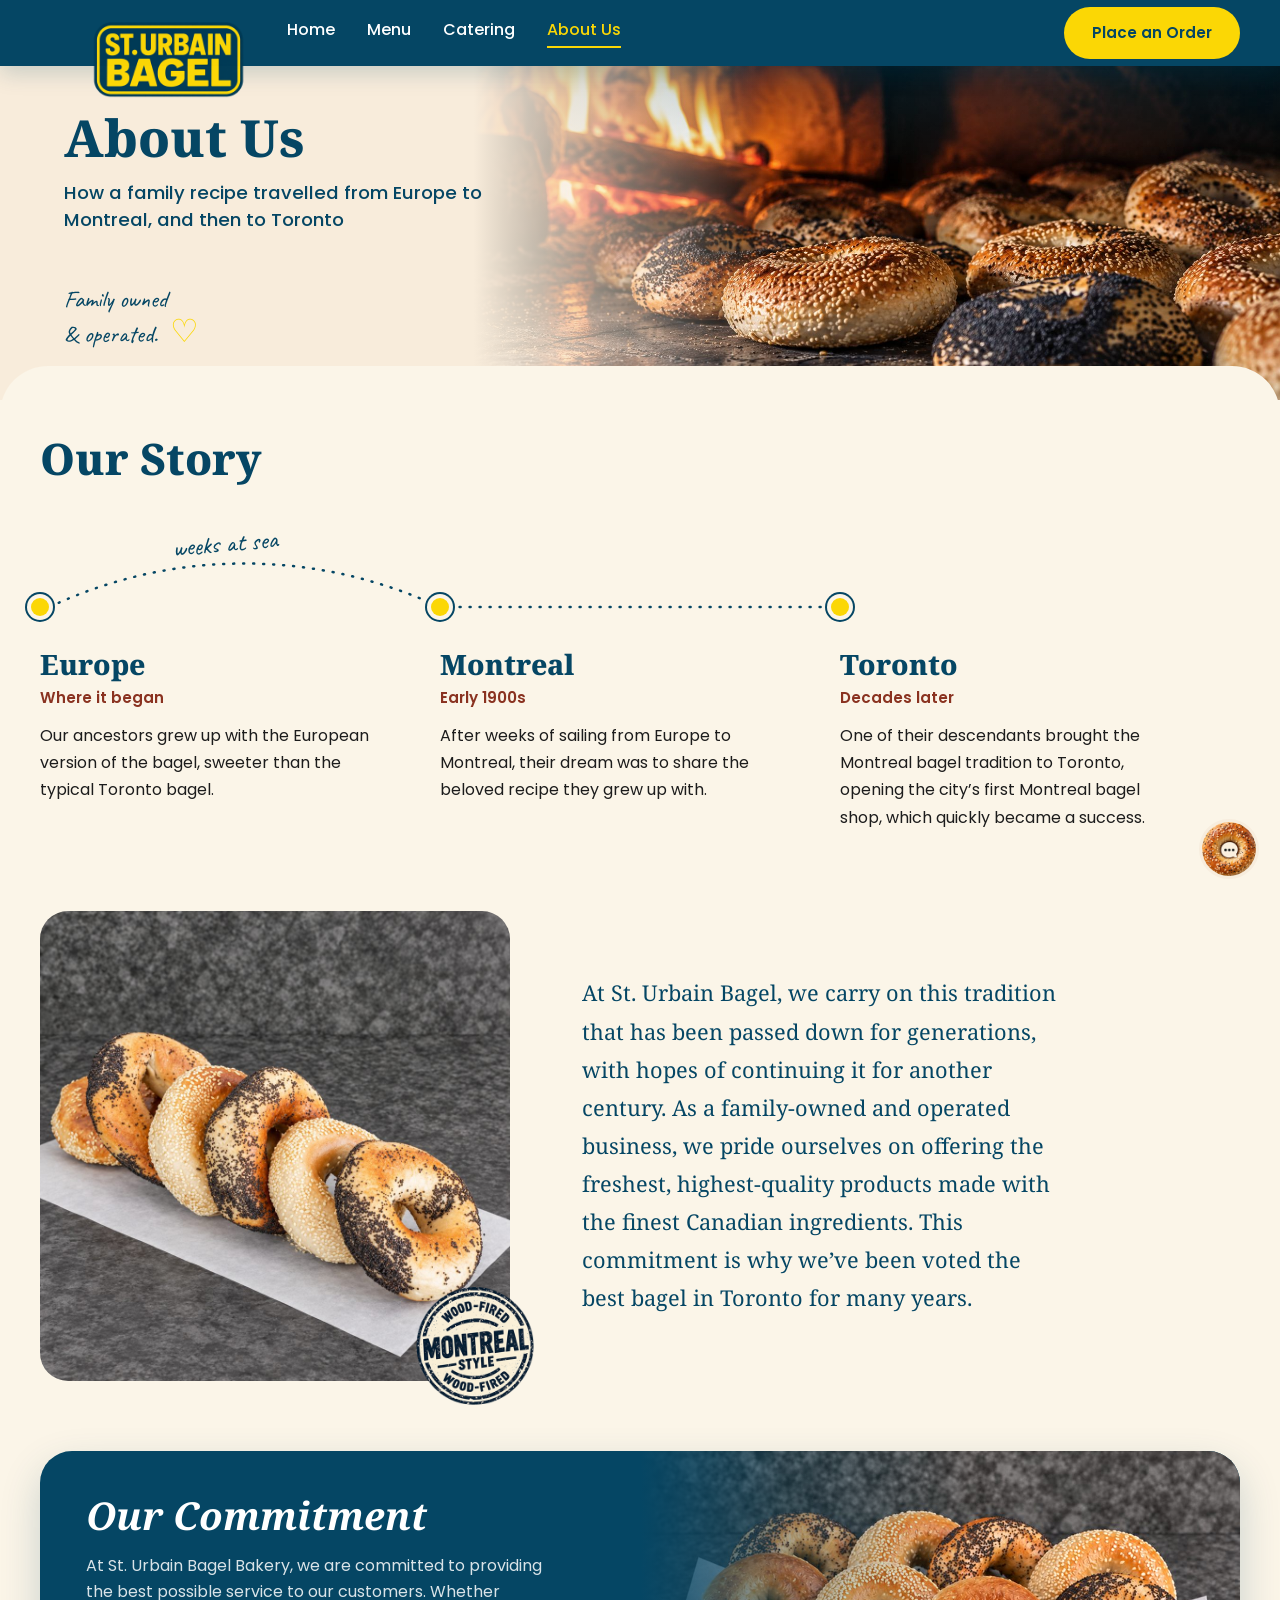
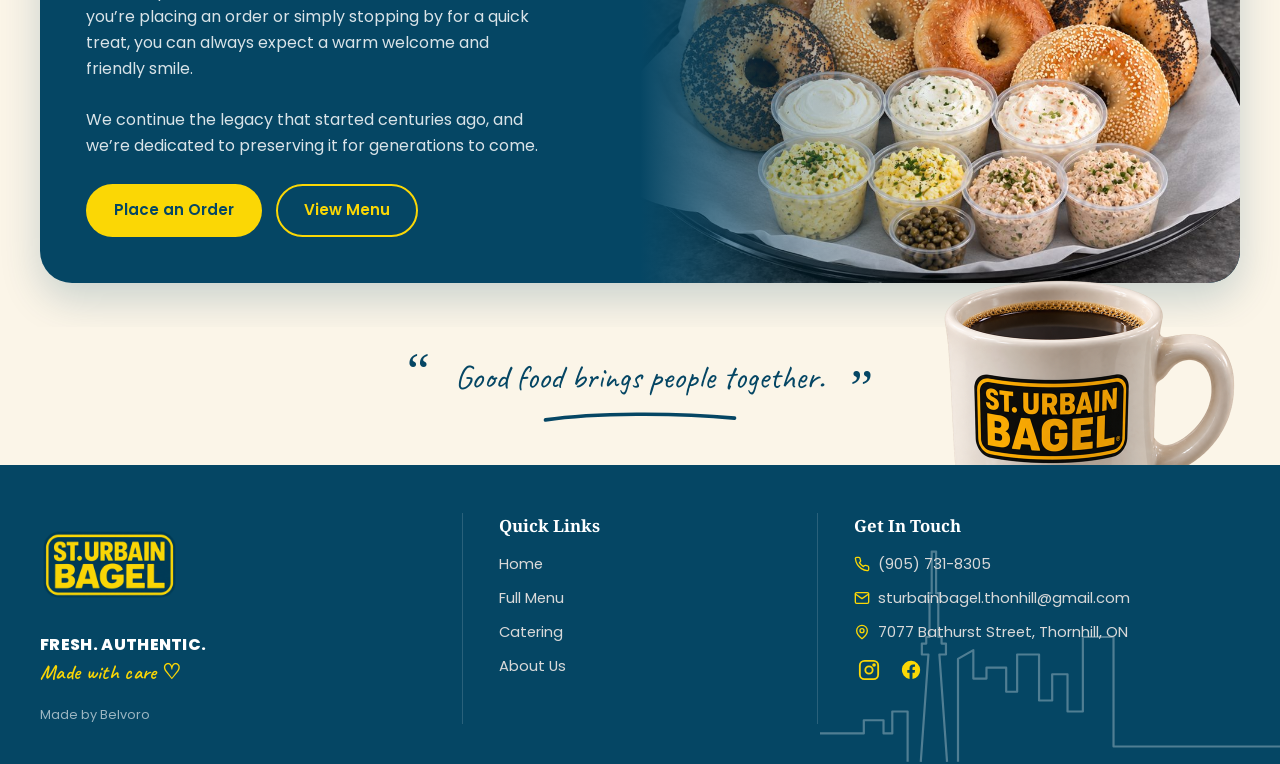
==== commit a9e4a9f3: "Per-platter cream cheese picks, new icons, Toronto skyline footer - Order page: 3 cream cheeses per " ====
--- a/about.html
+++ b/about.html
@@ -107,9 +107,10 @@
 </div>
 
 <footer class="site-footer">
-  <svg class="footer-skyline" viewBox="0 0 420 120" fill="none" aria-hidden="true">
-    <path d="M0 118h60v-38h14v38h26V64h20v54h30V86h22v32h26V54l8-30 8 30v64h30V72h18v46h30V92h20v26h30V78h16v40h38" stroke="rgba(255,255,255,0.14)" stroke-width="2"/>
-    <path d="M150 118V44l4-22 4 22v74" stroke="rgba(255,255,255,0.14)" stroke-width="2"/>
+  <svg class="footer-skyline" viewBox="0 0 420 200" fill="none" stroke-width="2" stroke-linejoin="round" aria-hidden="true">
+    <path d="M0 172H40V160H58V172H66V152H80V198"/>
+    <path d="M92 198L99 100H93V90H97V84H100V50H99V44H102V6H106V44H109V50H108V84H111V90H115V100H109L116 198"/>
+    <path d="M126 198V104L140 96V122H152V112H170V134H180V100H200V142H212V118H226V152H240V84H268V184H420"/>
   </svg>
   <div class="wrap footer-grid">
     <div class="footer-brand">
--- a/css/styles.css
+++ b/css/styles.css
@@ -260,6 +260,8 @@
 
 /* Catering platters */
 .page-catering .hero-bg img { object-position: center 85%; }
+/* longer lede pushes the centred title up; nudge it level with the other pages (desktop only) */
+@media (min-width: 861px) { .page-catering .hero-compact { min-height: 470px; } }
 .page-catering .menu-filter { padding-top: 26px; }
 .page-catering .menu-divider { margin-top: 0; }
 .page-catering .menu-hint { font-size: 0.9rem; margin-top: 8px; }
@@ -298,8 +300,31 @@
 .platter-size li, .platter-size p { margin: 0; font-size: 0.84rem; line-height: 1.5; }
 .platter-size > ul, .platter-size > p { margin-bottom: 12px; }
 /* margin-top:auto pins both columns' buttons to the same baseline */
-.btn-add { margin-top: auto; padding: 7px 16px; font-size: 0.82rem; border-color: var(--blue); color: var(--blue); background: #fff; }
-.btn-add:hover { background: var(--blue); color: #fff; }
+.btn-add {
+  margin-top: auto;
+  padding: 10px 20px 10px 12px;
+  font-size: 0.92rem;
+  font-weight: 700;
+  border-color: var(--blue);
+  color: var(--blue);
+  background: var(--yellow);
+  box-shadow: 3px 3px 0 var(--blue);
+  transition: transform 0.12s ease, box-shadow 0.12s ease, background-color 0.12s ease;
+}
+.btn-add::before {
+  content: '+';
+  display: inline-flex;
+  align-items: center;
+  justify-content: center;
+  width: 22px; height: 22px;
+  border-radius: 50%;
+  background: var(--blue);
+  color: var(--yellow);
+  font-size: 1.1rem;
+  line-height: 1;
+}
+.btn-add:hover { background: var(--yellow-dark); transform: translate(-2px, -2px); box-shadow: 5px 5px 0 var(--blue); }
+.btn-add:active { transform: translate(2px, 2px); box-shadow: 1px 1px 0 var(--blue); }
 .flavours-box { background: var(--blue); color: #fff; border-radius: 12px; padding: 12px 18px 14px; align-self: center; }
 .flavours-box h4 { margin: 0 0 2px; font-family: var(--font-body); font-size: 1rem; font-weight: 400; color: #fff; }
 .flavours-box ul {
@@ -318,6 +343,7 @@
   .platter-main { padding: 0; }
   .platter-sizes { grid-template-columns: 1fr; gap: 14px; }
   .platter-size + .platter-size { border-left: 0; padding-left: 0; border-top: 1px solid #e4d8c6; padding-top: 14px; }
+  .btn-add { align-self: stretch; justify-content: center; padding: 13px 20px; font-size: 1rem; }
 }
 .features ul {
   list-style: none;
@@ -342,8 +368,12 @@
 .features li:not(:last-child) { border-right: 1px solid rgba(5, 70, 100, 0.22); }
 .features svg { flex-shrink: 0; stroke: var(--blue); width: 30px; height: 30px; }
 @media (max-width: 760px) {
-  .features ul { grid-template-columns: repeat(2, 1fr); gap: 20px 0; }
+  .features { padding-top: 36px; }
+  .features ul { grid-template-columns: repeat(2, 1fr); gap: 18px 0; }
+  .features li { font-size: 0.82rem; gap: 8px; }
   .features li:nth-child(2n) { border-right: 0; }
+  .features li:last-child { grid-column: 1 / -1; }
+  .features svg { width: 26px; height: 26px; }
 }
 
 /* Menu preview / section */
@@ -427,8 +457,15 @@
   transition: background-color 0.2s ease;
 }
 .cat-card:hover .cat-arrow { background: var(--yellow-dark); }
-@media (max-width: 900px) { .cat-grid { grid-template-columns: repeat(2, 1fr); } }
-@media (max-width: 480px) { .cat-grid { grid-template-columns: 1fr; } }
+@media (max-width: 900px) {
+  .cat-grid { grid-template-columns: repeat(2, 1fr); }
+  .cat-card:last-child { grid-column: 1 / -1; aspect-ratio: 2.2 / 1; }
+}
+@media (max-width: 480px) {
+  .cat-grid { gap: 12px; }
+  .cat-label { left: 12px; bottom: 12px; right: 46px; font-size: 0.8rem; line-height: 1.2; }
+  .cat-arrow { width: 28px; height: 28px; right: 10px; bottom: 10px; }
+}
 
 /* Story card */
 .story-wrap { background: var(--cream); padding: 30px 0 44px; }
@@ -497,11 +534,13 @@
 .quote-swoosh { display: block; width: 200px; max-width: 62%; height: auto; margin: 6px auto 0; }
 .quote-swoosh path { stroke: var(--blue); }
 .quote-mug { position: absolute; right: 3%; bottom: -96px; width: 320px; height: auto; z-index: 1; }
+/* home page: lift the mug further into the story section above */
+.quote-mug.mug-up { bottom: -40px; }
 
 /* Footer */
 footer.site-footer { background: var(--blue); color: #fff; padding: 48px 0 40px; position: relative; overflow: hidden; z-index: 2; }
 .footer-skyline { position: absolute; right: 0; bottom: 0; width: 460px; max-width: 42%; height: auto; z-index: 0; pointer-events: none; }
-.footer-skyline path { stroke: rgba(255, 255, 255, 0.16); fill: none; }
+.footer-skyline path { stroke: rgba(255, 255, 255, 0.3); fill: none; }
 .footer-grid {
   display: grid;
   grid-template-columns: 1.1fr 1px 0.8fr 1px 1.1fr;
@@ -555,12 +594,13 @@
 .menu-groups { display: flex; flex-direction: column; gap: 48px; }
 .menu-group:not([hidden]) ~ .menu-group:not([hidden]) { margin-top: 48px; }
 .menu-group h2 { font-size: 1.4rem; text-transform: uppercase; border-bottom: 3px solid var(--blue); display: inline-block; padding-bottom: 4px; margin-bottom: 20px; }
-.flavour-list { display: flex; flex-wrap: wrap; gap: 10px; padding: 0; list-style: none; margin: 0; }
+.flavour-list { display: flex; flex-wrap: wrap; gap: 6px; padding: 0; list-style: none; margin: 10px 0 0; }
 .flavour-list li {
   background: #fff;
   border: 1px solid var(--cream-deep);
   border-radius: 999px;
-  padding: 8px 18px;
+  padding: 4px 10px;
+  font-size: 0.8rem;
   font-weight: 500;
 }
 
@@ -628,8 +668,9 @@
   max-width: 1200px;
   margin: 0 auto;
 }
-.order-card { background: #fff; border-radius: 22px; box-shadow: 0 8px 24px rgba(0, 0, 0, 0.06); padding: 36px 40px 40px; }
+.order-card { display: flex; flex-direction: column; gap: 22px; background: #fff; border-radius: 22px; box-shadow: 0 8px 24px rgba(0, 0, 0, 0.06); padding: 36px 40px 40px; }
 .order-step { scroll-margin-top: 110px; }
+.order-step + .order-step { padding-top: 30px; border-top: 1px solid var(--cream-deep); }
 .step-title { display: flex; align-items: center; gap: 12px; margin: 0 0 6px; font-size: 1.45rem; font-weight: 800; color: var(--blue); }
 .step-num {
   flex-shrink: 0;
@@ -646,119 +687,132 @@
 }
 .step-hint { margin: 0 0 20px 46px; color: #5b5b5b; font-size: 0.95rem; max-width: 60ch; }
 
-.platter-picker { display: grid; grid-template-columns: repeat(3, minmax(0, 1fr)); gap: 14px; }
-.pick {
-  position: relative;
-  display: flex;
-  flex-direction: column;
+/* Platter list: one card per platter, a +/- stepper per size */
+.order-list { display: grid; grid-template-columns: repeat(auto-fill, minmax(270px, 1fr)); gap: 14px; }
+.order-item {
+  display: grid;
+  grid-template-columns: 64px 1fr;
+  align-items: center;
+  column-gap: 14px;
+  padding: 14px 16px 4px;
   border: 2px solid #eee3d2;
-  border-radius: 16px;
-  overflow: hidden;
-  background: #fff;
-  cursor: pointer;
-}
-.pick input { position: absolute; opacity: 0; pointer-events: none; }
-.pick-photo { display: block; overflow: hidden; }
-.pick-photo img { width: 100%; aspect-ratio: 4 / 3; object-fit: cover; }
+  border-radius: 18px;
+  transition: border-color 0.15s ease, background-color 0.15s ease;
+}
+.order-item.is-on { border-color: var(--blue); background: var(--cream); }
+.order-thumb { width: 64px; height: 64px; border-radius: 14px; overflow: hidden; }
+.order-thumb img { width: 100%; height: 100%; object-fit: cover; }
 .zoom-left img, .zoom-right img { transform: scale(1.85); }
 .zoom-left img { transform-origin: 2% 50%; }
 .zoom-right img { transform-origin: 98% 50%; }
-.pick-body { display: flex; flex-direction: column; gap: 2px; padding: 10px 12px 12px; }
-.pick-name { font-weight: 600; font-size: 0.92rem; line-height: 1.3; }
-.pick-price { font-weight: 600; font-size: 0.85rem; color: var(--blue); }
-.pick:hover { border-color: #d9c7aa; }
-.pick:has(input:checked) { border-color: var(--blue); box-shadow: 0 0 0 3px rgba(5, 70, 100, 0.14); }
-.pick:has(input:checked)::after {
-  content: '\2713';
-  position: absolute;
-  top: 8px; right: 8px;
-  width: 28px; height: 28px;
+.order-name { margin: 0; font-size: 1.05rem; line-height: 1.25; color: var(--blue); }
+.order-size {
+  grid-column: 1 / -1;
+  display: flex;
+  align-items: center;
+  justify-content: space-between;
+  gap: 12px;
+  margin-top: 12px;
+  padding: 10px 0;
+  border-top: 1px dashed #e4d8c6;
+}
+.order-size + .order-size { margin-top: 0; }
+.order-size-label { display: flex; flex-direction: column; line-height: 1.3; }
+.order-size-label strong { font-size: 0.98rem; }
+.order-size-label small { font-size: 0.82rem; color: #6b6b6b; }
+.qty { display: inline-flex; align-items: center; gap: 6px; flex-shrink: 0; }
+.qty button {
+  width: 38px; height: 38px;
   border-radius: 50%;
-  background: var(--yellow);
-  color: var(--blue);
+  border: 2px solid var(--blue);
+  background: #fff;
+  color: var(--blue);
+  font: inherit;
+  font-size: 1.3rem;
   font-weight: 700;
-  display: flex;
-  align-items: center;
-  justify-content: center;
-}
-.pick:has(input:focus-visible) { outline: 3px solid var(--blue); outline-offset: 2px; }
-
-.rq-options { display: flex; flex-direction: column; gap: 18px; margin-top: 16px; padding: 20px; border-radius: 16px; background: var(--cream); }
-.rq-label { margin: 0 0 8px; font-weight: 600; font-size: 0.9rem; }
-.rq-label-hint { margin-left: 6px; font-weight: 400; color: #777; }
-.rq-sizes { display: grid; grid-template-columns: repeat(2, minmax(0, 1fr)); gap: 10px; }
-.rq-size {
-  display: flex;
-  align-items: center;
-  gap: 12px;
-  padding: 12px 14px;
-  border: 2px solid #e4d8c6;
-  border-radius: 12px;
+  line-height: 1;
+  cursor: pointer;
+}
+.qty button.qty-add { background: var(--yellow); border-color: var(--yellow); }
+.qty button.qty-add:hover { background: var(--yellow-dark); border-color: var(--yellow-dark); }
+.qty button:disabled { opacity: 0.3; cursor: default; }
+.qty output { min-width: 22px; text-align: center; font-weight: 700; font-size: 1.05rem; color: var(--blue); }
+
+.cheese-pick { margin: 16px 0 0; padding: 16px 18px 18px; border: 0; border-radius: 18px; background: var(--cream); }
+.cheese-pick legend { float: left; width: 100%; padding: 0; margin: 0 0 10px; font-weight: 700; color: var(--blue); }
+.cheese-pick legend .script { display: block; font-size: 1.3rem; font-weight: 600; line-height: 1.2; }
+.chips { clear: both; display: flex; flex-wrap: wrap; gap: 8px; }
+.chip {
+  position: relative;
+  display: inline-flex;
+  align-items: center;
+  gap: 6px;
+  padding: 8px 16px;
+  border: 2px solid var(--blue);
+  border-radius: 999px;
   background: #fff;
+  color: var(--blue);
+  font-weight: 600;
+  font-size: 0.9rem;
   cursor: pointer;
 }
-.rq-size input { flex-shrink: 0; width: 18px; height: 18px; margin: 0; accent-color: var(--blue); }
-.rq-size span { display: flex; flex-direction: column; line-height: 1.3; }
-.rq-size strong { font-size: 0.98rem; }
-.rq-size small { font-size: 0.82rem; color: #666; }
-.rq-size:has(input:checked) { border-color: var(--blue); }
-.rq-cheeses { display: grid; grid-template-columns: repeat(2, minmax(0, 1fr)); gap: 10px; }
-.rq-error { margin: 0; color: var(--maroon); font-weight: 600; font-size: 0.9rem; }
-.rq-add { justify-content: center; width: 100%; }
-
-.cart { margin-top: 20px; padding: 18px 20px; border: 2px dashed #e4d8c6; border-radius: 16px; }
-.cart.has-items { border-style: solid; }
+.chip input { position: absolute; opacity: 0; pointer-events: none; }
+.chip:has(input:disabled) { opacity: 0.4; cursor: not-allowed; }
+.cheese-group { clear: both; }
+.cheese-group + .cheese-group { margin-top: 14px; padding-top: 14px; border-top: 1px dashed rgba(0,0,0,0.15); }
+.cheese-group-title { display: flex; justify-content: space-between; gap: 8px; margin: 0 0 8px; font-weight: 700; font-size: 0.9rem; }
+.cheese-group-title::after { content: attr(data-count); color: var(--blue); }
+.chip:has(input:checked) { background: var(--yellow); border-color: var(--yellow); }
+.chip:has(input:checked)::before { content: '\2713'; }
+.chip:has(input:focus-visible) { outline: 3px solid var(--blue); outline-offset: 2px; }
+
+/* Fields: cream fill, blue icon, yellow focus ring */
+.order-fields { display: flex; flex-direction: column; gap: 16px; }
+.field-row { display: grid; grid-template-columns: 1fr 1fr; gap: 16px; }
+.field { display: flex; flex-direction: column; gap: 6px; }
+.field label { font-family: var(--font-feature); font-weight: 700; font-size: 0.78rem; letter-spacing: 0.08em; text-transform: uppercase; color: var(--blue); }
+.optional { font-weight: 500; letter-spacing: 0; text-transform: none; color: #8a8173; }
+.field input, .field textarea {
+  width: 100%;
+  min-height: 52px;
+  padding: 13px 16px 13px 46px;
+  border: 2px solid transparent;
+  border-radius: 14px;
+  background: var(--cream) no-repeat 15px 50% / 20px 20px;
+  color: var(--ink);
+  font: inherit;
+  font-size: 1rem;
+  transition: border-color 0.15s ease, background-color 0.15s ease, box-shadow 0.15s ease;
+}
+.field textarea { min-height: 110px; resize: vertical; background-position: 15px 15px; }
+.field input::placeholder, .field textarea::placeholder { color: #a39784; }
+.field input::-webkit-date-and-time-value { text-align: left; }
+.field input:hover, .field textarea:hover { border-color: #eee3d2; }
+.field input:focus, .field textarea:focus {
+  outline: none;
+  border-color: var(--blue);
+  background-color: #fff;
+  box-shadow: 0 0 0 4px rgba(251, 215, 5, 0.55);
+}
+#name { background-image: url("data:image/svg+xml,<svg xmlns='http://www.w3.org/2000/svg' viewBox='0 0 24 24' fill='none' stroke='%23054664' stroke-width='2' stroke-linecap='round'><circle cx='12' cy='8' r='4'/><path d='M4 21a8 8 0 0 1 16 0'/></svg>"); }
+#phone { background-image: url("data:image/svg+xml,<svg xmlns='http://www.w3.org/2000/svg' viewBox='0 0 24 24' fill='none' stroke='%23054664' stroke-width='2' stroke-linecap='round'><rect x='6' y='2' width='12' height='20' rx='2.5'/><path d='M11 18h2'/></svg>"); }
+#email { background-image: url("data:image/svg+xml,<svg xmlns='http://www.w3.org/2000/svg' viewBox='0 0 24 24' fill='none' stroke='%23054664' stroke-width='2' stroke-linejoin='round'><rect x='2' y='4' width='20' height='16' rx='2'/><path d='m22 6-10 7L2 6'/></svg>"); }
+#date { background-image: url("data:image/svg+xml,<svg xmlns='http://www.w3.org/2000/svg' viewBox='0 0 24 24' fill='none' stroke='%23054664' stroke-width='2' stroke-linecap='round'><rect x='3' y='4' width='18' height='18' rx='2'/><path d='M16 2v4M8 2v4M3 10h18'/></svg>"); }
+#time { background-image: url("data:image/svg+xml,<svg xmlns='http://www.w3.org/2000/svg' viewBox='0 0 24 24' fill='none' stroke='%23054664' stroke-width='2' stroke-linecap='round'><circle cx='12' cy='12' r='10'/><path d='M12 6v6l4 2'/></svg>"); }
+/* a bagel for the notes box */
+#message { background-image: url("data:image/svg+xml,<svg xmlns='http://www.w3.org/2000/svg' viewBox='0 0 24 24' fill='none' stroke='%23054664' stroke-width='2'><circle cx='12' cy='12' r='9'/><circle cx='12' cy='12' r='3'/></svg>"); }
+
+.cart { padding: 18px 20px; border: 2px dashed #e4d8c6; border-radius: 18px; }
+.cart.has-items { border-style: solid; border-color: var(--blue); background: var(--cream); }
 .cart h3 { margin: 0 0 4px; font-size: 1.1rem; color: var(--blue); }
 .cart-empty { margin: 0; color: #777; font-size: 0.92rem; }
 #cart-list { list-style: none; margin: 0; padding: 0; }
-#cart-list li {
-  display: grid;
-  grid-template-columns: 1fr auto;
-  gap: 2px 12px;
-  padding: 12px 0;
-  border-bottom: 1px solid #efe6d8;
-}
-#cart-list li > div { grid-row: span 2; display: flex; flex-direction: column; }
-#cart-list li > div span { font-size: 0.85rem; color: #555; }
-.cart-price { font-weight: 700; text-align: right; }
-.cart-remove {
-  justify-self: end;
-  padding: 0;
-  border: 0;
-  background: none;
-  color: var(--maroon);
-  font: inherit;
-  font-size: 0.85rem;
-  text-decoration: underline;
-  cursor: pointer;
-}
-.cart-total { display: flex; justify-content: space-between; align-items: baseline; margin: 12px 0 0; font-size: 1.1rem; }
+#cart-list li { display: flex; justify-content: space-between; gap: 12px; padding: 10px 0; border-bottom: 1px solid #efe6d8; }
+#cart-list li span { font-weight: 700; white-space: nowrap; }
+.cart-total { display: flex; justify-content: space-between; align-items: baseline; margin: 12px 0 0; font-size: 1.05rem; }
 .cart-total strong { color: var(--blue); font-size: 1.35rem; }
-.request-note { margin: 14px 0 0; padding: 12px 14px; border-left: 4px solid var(--yellow); border-radius: 8px; background: #fff8d6; font-size: 0.92rem; }
-
-.order-form { display: flex; flex-direction: column; gap: 16px; margin-top: 36px; padding-top: 32px; border-top: 1px solid var(--cream-deep); }
-.order-form .step-title { margin-bottom: 2px; }
-.field-row { display: grid; grid-template-columns: 1fr 1fr; gap: 16px; }
-.field { display: flex; flex-direction: column; gap: 6px; }
-.field label { font-weight: 600; font-size: 0.9rem; }
-.optional { font-weight: 400; color: #777; }
-.field input, .field textarea, .rq-cheeses select {
-  width: 100%;
-  padding: 12px 14px;
-  border: 1.5px solid #e4d8c6;
-  border-radius: 12px;
-  background: #fff;
-  color: var(--ink);
-  font: inherit;
-  font-size: 1rem;
-}
-.field textarea { min-height: 120px; resize: vertical; }
-.field input:focus, .field textarea:focus, .rq-cheeses select:focus {
-  outline: none;
-  border-color: var(--blue);
-  box-shadow: 0 0 0 3px rgba(5, 70, 100, 0.15);
-}
-.order-submit { justify-content: center; width: 100%; margin-top: 6px; padding: 16px 26px; font-size: 1.05rem; }
+.order-submit { justify-content: center; width: 100%; padding: 16px 26px; font-size: 1.05rem; }
+.request-note { margin: -8px 0 0; text-align: center; color: #6b6b6b; font-size: 0.88rem; }
 
 .order-info {
   position: sticky;
@@ -777,27 +831,18 @@
 .order-info dd { margin: 2px 0 0; color: rgba(255, 255, 255, 0.88); overflow-wrap: anywhere; }
 .order-info dd a:hover { color: #fff; text-decoration: underline; }
 
-@media (max-width: 1100px) and (min-width: 961px) {
-  .platter-picker { grid-template-columns: repeat(2, minmax(0, 1fr)); }
-}
 @media (max-width: 960px) {
   .order-layout { grid-template-columns: 1fr; }
   .order-info { position: static; }
 }
 @media (max-width: 640px) {
-  .order-section { padding: 32px 0 56px; }
-  .order-card { padding: 24px 18px 28px; border-radius: 18px; }
+  .order-section { padding: 30px 0 48px; }
+  .order-card { padding: 24px 16px 26px; border-radius: 18px; }
   .step-title { font-size: 1.3rem; }
   .step-hint { margin-left: 0; }
-  .platter-picker { grid-template-columns: repeat(2, minmax(0, 1fr)); gap: 10px; }
-  .pick-body { padding: 8px 10px 10px; }
-  .pick-name { font-size: 0.86rem; }
-  .rq-options { padding: 16px; }
+  .order-item { padding: 12px 14px 2px; }
   .field-row { grid-template-columns: 1fr; }
   .order-info { padding: 24px; }
-}
-@media (max-width: 400px) {
-  .rq-sizes { grid-template-columns: 1fr; }
 }
 
 /* Catering */
@@ -814,16 +859,18 @@
   width: 60px;
   height: 60px;
   border-radius: 50%;
+  border: 3px solid var(--cream-deep);
   overflow: hidden;
   z-index: 2147483001;
   pointer-events: none;
 }
-/* the bagel disc is ~62% of the PNG's width, so scale the PNG up until the disc fills the circle */
+/* the bagel is ~55% of the PNG's width: 190% slightly overfills the inner circle, cropping the PNG's
+   uneven cream rim so the bagel sits dead-center inside the even CSS border above */
 .chat-icon-overlay img {
   position: absolute;
   left: 50%;
   top: 50%;
-  width: 166%;
+  width: 190%;
   max-width: none;
   transform: translate(-50%, -50%);
 }
@@ -850,18 +897,27 @@
   .header-cta { order: 2; padding: 8px 16px; font-size: 0.85rem; }
 
   .logo img { height: 64px; margin: 0 0 -26px 0; }
-  .hero { min-height: 460px; padding-top: 76px; }
+  /* phones: photo becomes a full-width band under the header, copy sits below it on cream */
+  .hero, .hero-menu, .hero-compact { flex-direction: column; align-items: stretch; min-height: 0; padding-top: 50px; }
+  .hero-bg { position: relative; left: 0; height: 250px; }
+  .hero-compact .hero-bg { height: 190px; }
+  .hero-bg img { object-position: center 80%; }
+  .hero-bg::after {
+    content: '';
+    position: absolute;
+    left: 0; right: 0; bottom: 0;
+    height: 40%;
+    background: linear-gradient(to bottom, rgba(251, 245, 232, 0), var(--cream));
+  }
+  .hero::before { left: 0; height: 120px; }
+  .hero-fade { display: none; }
   .hero .wrap { padding-right: 24px; }
-  .hero-fade {
-    background: linear-gradient(to bottom,
-      var(--cream) 0%,
-      var(--cream) 38%,
-      rgba(253, 246, 234, 0.8) 55%,
-      rgba(253, 246, 234, 0.35) 100%);
-  }
-  .hero-copy { padding: 24px 0; max-width: 100%; }
-  .hero h1 { font-size: clamp(2rem, 9vw, 3rem); }
-  .hero .patch { width: 90px; right: 16px; bottom: 16px; }
+  .hero-copy { padding: 4px 0 56px; max-width: 100%; }
+  .hero h1 { font-size: clamp(2rem, 9vw, 3rem); margin-bottom: 18px; }
+  .hero p.lede { font-size: 1.05rem; margin-bottom: 0; }
+  .menu-note { font-size: 1.3rem; margin-top: 14px; }
+  .hero .patch { width: 84px; right: 16px; top: 196px; bottom: auto; }
+  .section { padding: 44px 0; }
 
   .menu-preview-layout { grid-template-columns: 1fr; }
   .menu-grid-row { grid-template-columns: repeat(2, 1fr); }
@@ -872,14 +928,31 @@
   .story-text { padding: 30px 24px 32px; }
   .story-photo { min-height: 240px; order: -1; }
   .quote-band blockquote { padding: 0 24px; }
-  .quote-mug { position: static; display: block; margin: 18px auto 0; width: 120px; }
-  .footer-grid { grid-template-columns: 1fr; }
+  .quote-mug { display: none; }
+  footer.site-footer { padding: 36px 0 30px; }
+  .footer-grid { grid-template-columns: 1fr; gap: 26px; }
   .footer-divider { display: none; }
+  .footer-brand img { height: 84px; margin-bottom: 12px; }
 }
 
 @media (max-width: 600px) {
   .wrap,
   .hero .wrap { padding-left: 20px; padding-right: 20px; }
+
+  /* menu categories: one swipeable row instead of four wrapped rows */
+  .cat-pills { flex-wrap: nowrap; justify-content: flex-start; overflow-x: auto; gap: 8px; margin: 0 -20px; padding: 2px 20px 8px; scrollbar-width: none; }
+  .cat-pills::-webkit-scrollbar { display: none; }
+  .pill { flex-shrink: 0; padding: 9px 16px; font-size: 0.9rem; }
+  .menu-filter { padding-top: 30px; }
+  .menu-divider { margin-top: 22px; }
+  .menu-group h2 { margin-top: 0; }
+  .menu-grid { grid-template-columns: repeat(2, minmax(0, 1fr)); gap: 12px; }
+  .menu-card .body { padding: 10px 12px 12px; }
+  .menu-card .body h3 { font-size: 0.92rem; }
+  /* spreads card: full width, photo beside the flavour list so it doesn't stretch into a tall column */
+  .menu-card:has(.flavour-list) { grid-column: 1 / -1; display: grid; grid-template-columns: 38% 1fr; }
+  .menu-card:has(.flavour-list) img { height: 100%; aspect-ratio: auto; }
+  .flavour-list li { padding: 3px 9px; font-size: 0.75rem; }
 }
 @media (prefers-reduced-motion: reduce) {
   html { scroll-behavior: auto; }
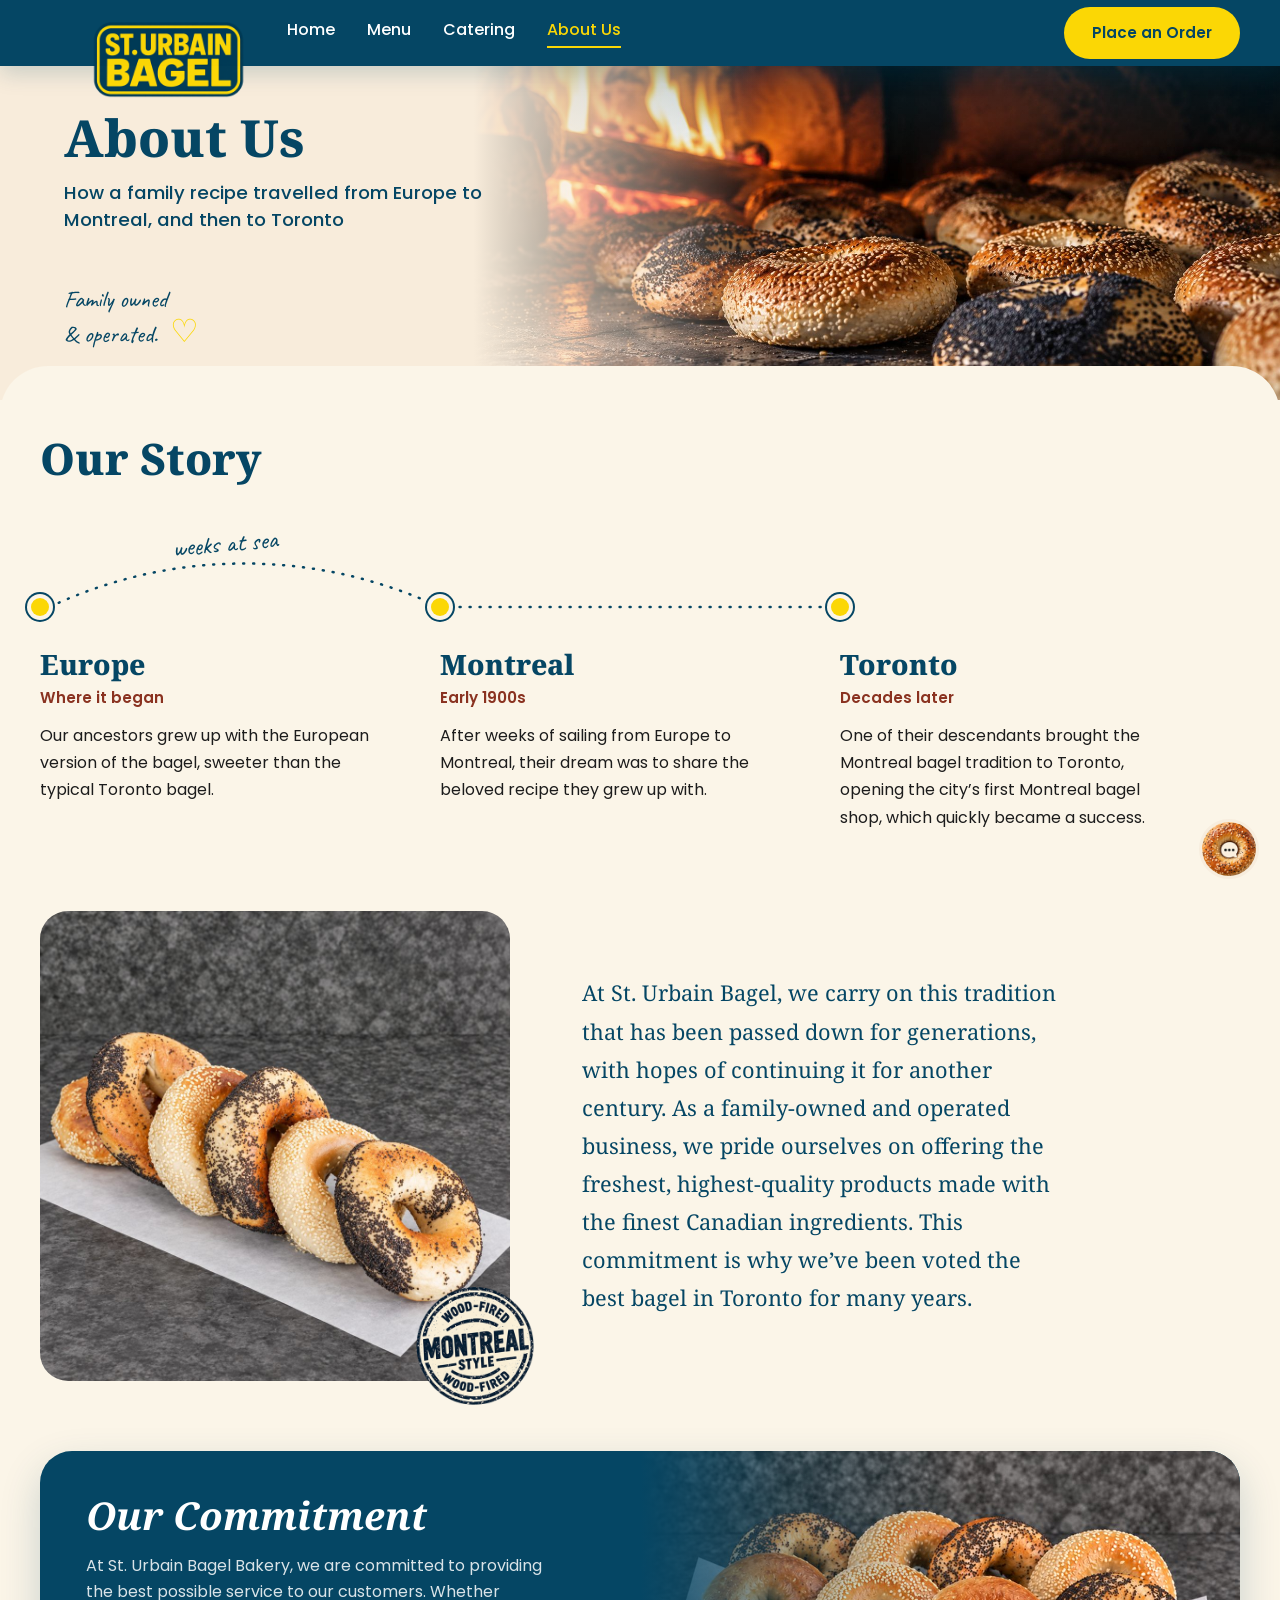
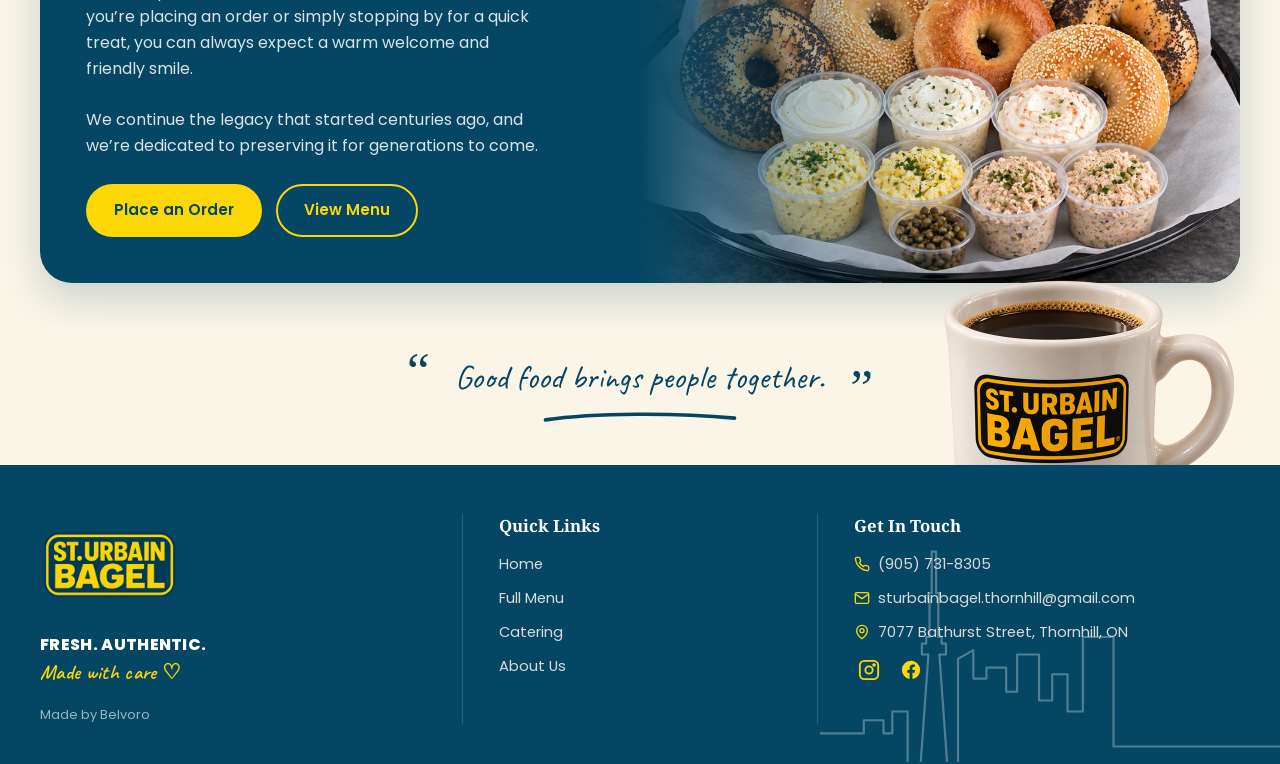
==== commit f66bc289: "Recolor favicon to brand palette; fix email typo (thornhill) Co-Authored-By: Claude Opus 4.8 <norepl" ====
--- a/about.html
+++ b/about.html
@@ -5,6 +5,7 @@
 <meta name="viewport" content="width=device-width, initial-scale=1.0">
 <title>About Us — St. Urbain Bagel</title>
 <meta name="description" content="The story of St. Urbain Bagel: a family Montreal bagel tradition, carried from Europe to Montreal to Toronto.">
+<link rel="icon" href="favicon.svg" type="image/svg+xml">
 <link rel="stylesheet" href="css/styles.css">
 </head>
 <body class="page-about">
@@ -130,7 +131,7 @@
     <div class="footer-col">
       <h4>Get In Touch</h4>
       <p><svg width="16" height="16" viewBox="0 0 24 24" fill="none" stroke="currentColor" stroke-width="2" stroke-linecap="round" stroke-linejoin="round"><path d="M22 16.92v3a2 2 0 0 1-2.18 2 19.79 19.79 0 0 1-8.63-3.07 19.5 19.5 0 0 1-6-6 19.79 19.79 0 0 1-3.07-8.67A2 2 0 0 1 4.11 2h3a2 2 0 0 1 2 1.72c.127.96.361 1.903.7 2.81a2 2 0 0 1-.45 2.11L8.09 9.91a16 16 0 0 0 6 6l1.27-1.27a2 2 0 0 1 2.11-.45c.907.339 1.85.573 2.81.7A2 2 0 0 1 22 16.92z"/></svg> (905) 731-8305</p>
-      <p><svg width="16" height="16" viewBox="0 0 24 24" fill="none" stroke="currentColor" stroke-width="2" stroke-linecap="round" stroke-linejoin="round"><rect x="2" y="4" width="20" height="16" rx="2"/><path d="m22 6-10 7L2 6"/></svg> sturbainbagel.thonhill@gmail.com</p>
+      <p><svg width="16" height="16" viewBox="0 0 24 24" fill="none" stroke="currentColor" stroke-width="2" stroke-linecap="round" stroke-linejoin="round"><rect x="2" y="4" width="20" height="16" rx="2"/><path d="m22 6-10 7L2 6"/></svg> sturbainbagel.thornhill@gmail.com</p>
       <p><svg width="16" height="16" viewBox="0 0 24 24" fill="none" stroke="currentColor" stroke-width="2" stroke-linecap="round" stroke-linejoin="round"><path d="M20 10c0 6-8 12-8 12s-8-6-8-12a8 8 0 0 1 16 0Z"/><circle cx="12" cy="10" r="3"/></svg> 7077 Bathurst Street, Thornhill, ON</p>
       <div class="footer-social">
         <a href="#" aria-label="Instagram"><svg width="16" height="16" viewBox="0 0 24 24" fill="none" stroke="currentColor" stroke-width="2"><rect x="2" y="2" width="20" height="20" rx="5"/><circle cx="12" cy="12" r="4"/><circle cx="17.5" cy="6.5" r="1"/></svg></a>
